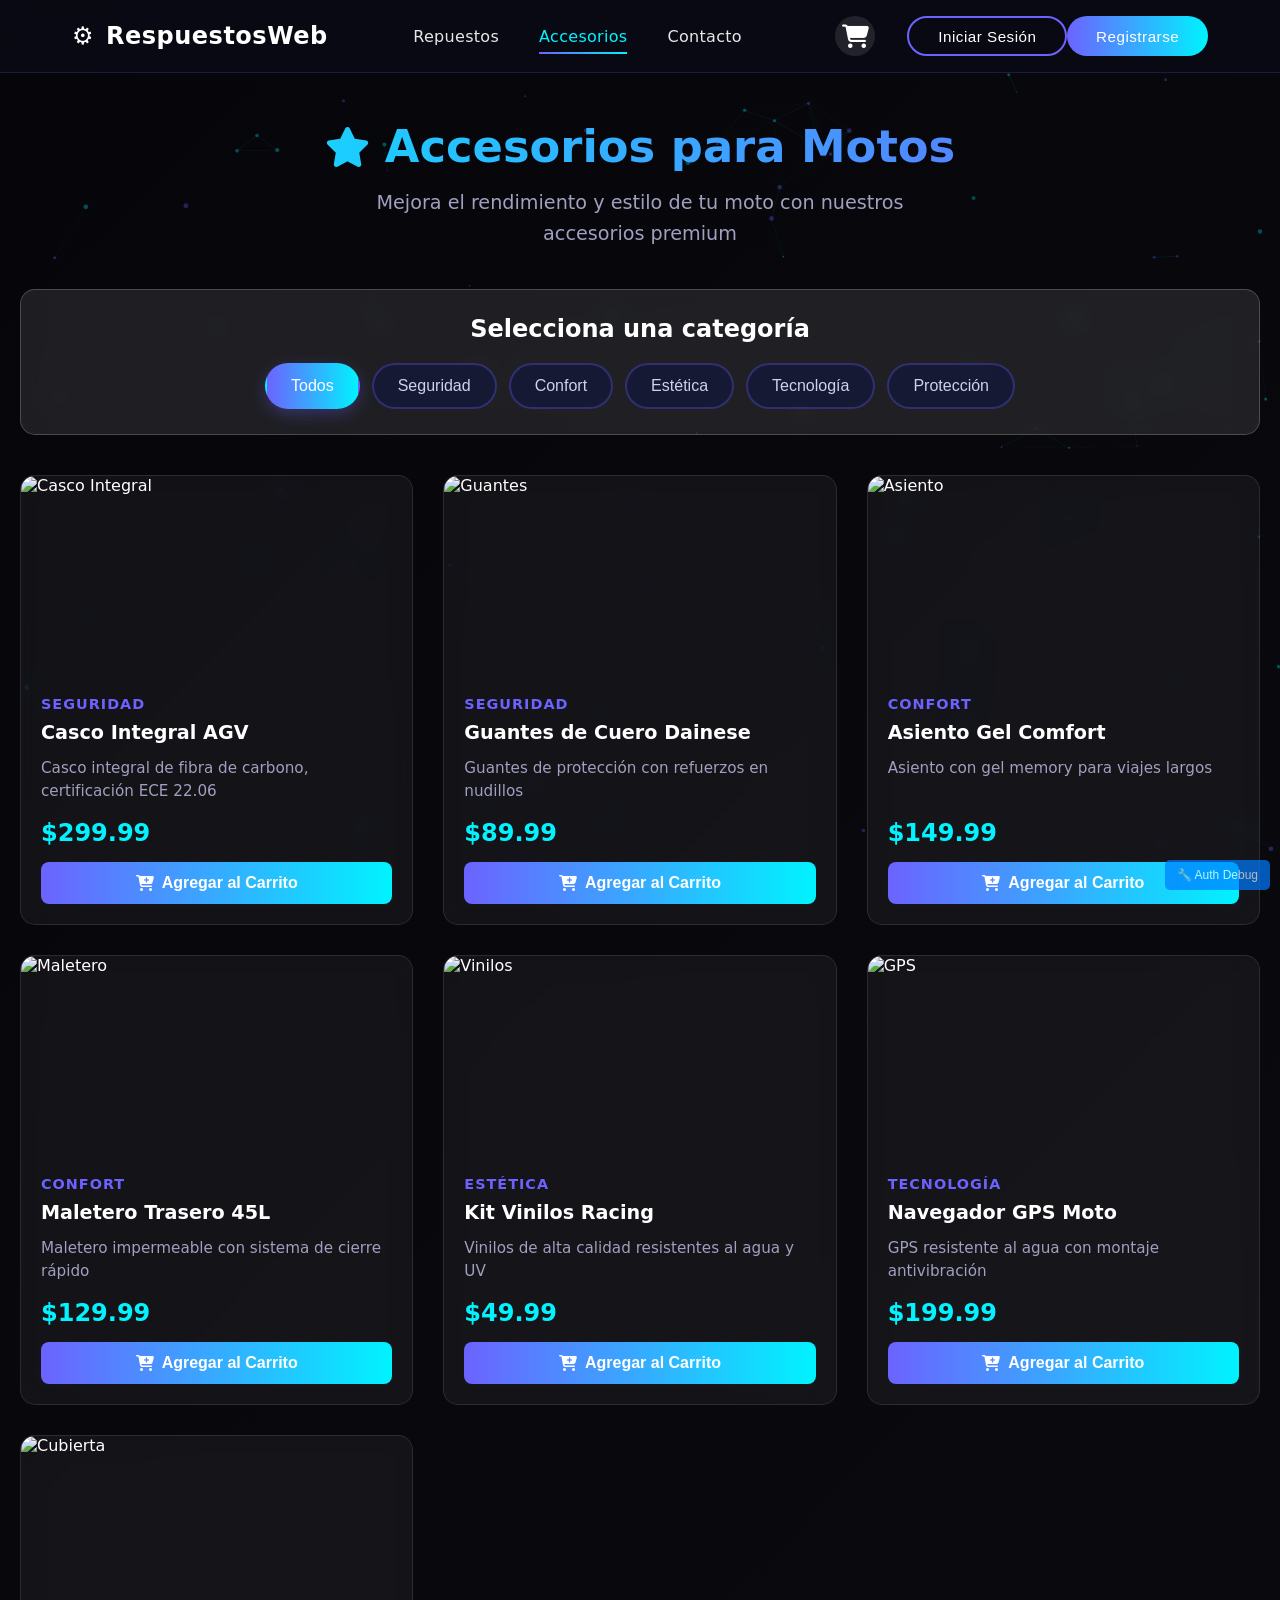
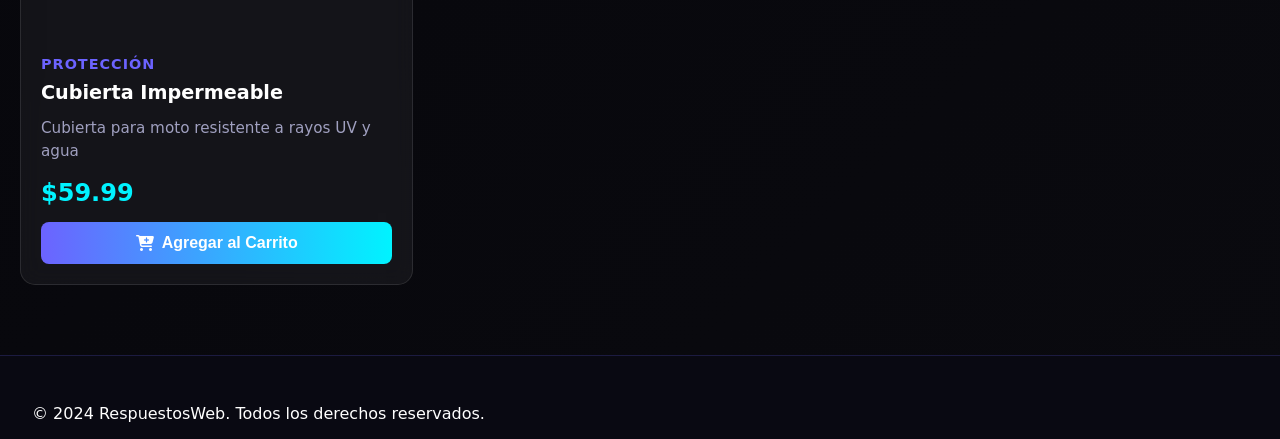
==== accesorios.html @ da5291e6 "Add files via upload" ====
<!DOCTYPE html>
<html lang="es">

<head>
    <meta charset="UTF-8">
    <meta name="viewport" content="width=device-width, initial-scale=1.0">
    <title>Accesorios para Motos | RespuestosWeb</title>
    <link rel="stylesheet" href="css/index.css">
    <link rel="stylesheet" href="css/navbar.css">
    <link rel="stylesheet" href="css/particulasfondo.css">
    <link rel="stylesheet" href="css/accesorios.css">
    <link rel="stylesheet" href="https://cdnjs.cloudflare.com/ajax/libs/font-awesome/6.4.0/css/all.min.css">
</head>

<body>
    <nav class="navbar" id="navbar">
        <div class="navbar-container">
            <!-- Menú de navegación -->
            <div class="navbar-logo">
                <a href="index.html" class="logo-link">
                    <span class="logo-icon">⚙️</span>
                    <span class="logo-text">RespuestosWeb</span>
                </a>
            </div>
            <ul class="navbar-menu" id="navbarMenu">
                <li><a href="repuestos.html" class="nav-link">Repuestos</a></li>
                <li><a href="accesorios.html" class="nav-link active">Accesorios</a></li>
                <li><a href="contacto.html" class="nav-link">Contacto</a></li>
            </ul>
            <!-- Botones de acción -->
            <div class="navbar-actions" id="navbarActions">
                <div class="cart-icon-container">
                    <a href="carrito.html" class="cart-link">
                        <i class="fas fa-shopping-cart"></i>
                        <span class="cart-count" id="cartCount">0</span>
                    </a>
                </div>
                <!-- Esto se mostrará cuando NO haya sesión iniciada -->
                <div class="auth-buttons" id="authButtons">
                    <button class="btn btn-login" onclick="window.location.href='sesion.html'">Iniciar Sesión</button>
                    <button class="btn btn-signup" onclick="window.location.href='registro.html'">Registrarse</button>
                </div>
                <!-- Esto se mostrará cuando HAYA sesión iniciada -->
                <div class="user-info" id="userInfo" style="display: none;">
                    <span class="user-name" id="userName"></span>
                    <button class="btn btn-logout" id="btnLogout">
                        <span class="logout-icon">🚪</span>
                        Exit
                    </button>
                </div>
            </div>
        </div>
    </nav>

    <!-- Contenido principal -->
    <main class="accesorios-container">
        <div class="accesorios-header">
            <h1 class="accesorios-title">
                <i class="fas fa-star"></i>
                Accesorios para Motos
            </h1>
            <p class="accesorios-subtitle">Mejora el rendimiento y estilo de tu moto con nuestros accesorios premium</p>
        </div>
        
        <!-- Filtros por categoría -->
        <section class="categorias-filtros">
            <h2>Selecciona una categoría</h2>
            <div class="filtros-container">
                <button class="filtro-btn active" data-categoria="todos">Todos</button>
                <button class="filtro-btn" data-categoria="seguridad">Seguridad</button>
                <button class="filtro-btn" data-categoria="confort">Confort</button>
                <button class="filtro-btn" data-categoria="estetica">Estética</button>
                <button class="filtro-btn" data-categoria="tecnologia">Tecnología</button>
                <button class="filtro-btn" data-categoria="proteccion">Protección</button>
            </div>
        </section>

        <!-- Productos de accesorios -->
        <section class="accesorios-grid">
            <!-- Seguridad -->
            <div class="accesorio-card" data-categoria="seguridad">
                <div class="accesorio-imagen">
                    <img src="https://images.unsplash.com/photo-1549317661-bd32c8ce0db2?ixlib=rb-4.0.3&auto=format&fit=crop&w=500&q=80" alt="Casco Integral">
                    <div class="accesorio-overlay">
                        <button class="quick-view">Vista Rápida</button>
                    </div>
                </div>
                <div class="accesorio-info">
                    <div class="accesorio-categoria">Seguridad</div>
                    <h3 class="accesorio-nombre">Casco Integral AGV</h3>
                    <p class="accesorio-descripcion">Casco integral de fibra de carbono, certificación ECE 22.06</p>
                    <div class="accesorio-precio">$299.99</div>
                    <button class="btn-agregar-carrito" data-id="acc001">
                        <i class="fas fa-cart-plus"></i> Agregar al Carrito
                    </button>
                </div>
            </div>

            <div class="accesorio-card" data-categoria="seguridad">
                <div class="accesorio-imagen">
                    <img src="https://images.unsplash.com/photo-1558618666-fcd25c85cd64?ixlib=rb-4.0.3&auto=format&fit=crop&w=500&q=80" alt="Guantes">
                    <div class="accesorio-overlay">
                        <button class="quick-view">Vista Rápida</button>
                    </div>
                </div>
                <div class="accesorio-info">
                    <div class="accesorio-categoria">Seguridad</div>
                    <h3 class="accesorio-nombre">Guantes de Cuero Dainese</h3>
                    <p class="accesorio-descripcion">Guantes de protección con refuerzos en nudillos</p>
                    <div class="accesorio-precio">$89.99</div>
                    <button class="btn-agregar-carrito" data-id="acc002">
                        <i class="fas fa-cart-plus"></i> Agregar al Carrito
                    </button>
                </div>
            </div>

            <!-- Confort -->
            <div class="accesorio-card" data-categoria="confort">
                <div class="accesorio-imagen">
                    <img src="https://images.unsplash.com/photo-1580273916550-e323be2ae537?ixlib=rb-4.0.3&auto=format&fit=crop&w=500&q=80" alt="Asiento">
                    <div class="accesorio-overlay">
                        <button class="quick-view">Vista Rápida</button>
                    </div>
                </div>
                <div class="accesorio-info">
                    <div class="accesorio-categoria">Confort</div>
                    <h3 class="accesorio-nombre">Asiento Gel Comfort</h3>
                    <p class="accesorio-descripcion">Asiento con gel memory para viajes largos</p>
                    <div class="accesorio-precio">$149.99</div>
                    <button class="btn-agregar-carrito" data-id="acc003">
                        <i class="fas fa-cart-plus"></i> Agregar al Carrito
                    </button>
                </div>
            </div>

            <div class="accesorio-card" data-categoria="confort">
                <div class="accesorio-imagen">
                    <img src="https://images.unsplash.com/photo-1543373014-cfe4f4bc1cdf?ixlib=rb-4.0.3&auto=format&fit=crop&w=500&q=80" alt="Maletero">
                    <div class="accesorio-overlay">
                        <button class="quick-view">Vista Rápida</button>
                    </div>
                </div>
                <div class="accesorio-info">
                    <div class="accesorio-categoria">Confort</div>
                    <h3 class="accesorio-nombre">Maletero Trasero 45L</h3>
                    <p class="accesorio-descripcion">Maletero impermeable con sistema de cierre rápido</p>
                    <div class="accesorio-precio">$129.99</div>
                    <button class="btn-agregar-carrito" data-id="acc004">
                        <i class="fas fa-cart-plus"></i> Agregar al Carrito
                    </button>
                </div>
            </div>

            <!-- Estética -->
            <div class="accesorio-card" data-categoria="estetica">
                <div class="accesorio-imagen">
                    <img src="https://images.unsplash.com/photo-1617298531024-d9a034965e9d?ixlib=rb-4.0.3&auto=format&fit=crop&w=500&q=80" alt="Vinilos">
                    <div class="accesorio-overlay">
                        <button class="quick-view">Vista Rápida</button>
                    </div>
                </div>
                <div class="accesorio-info">
                    <div class="accesorio-categoria">Estética</div>
                    <h3 class="accesorio-nombre">Kit Vinilos Racing</h3>
                    <p class="accesorio-descripcion">Vinilos de alta calidad resistentes al agua y UV</p>
                    <div class="accesorio-precio">$49.99</div>
                    <button class="btn-agregar-carrito" data-id="acc005">
                        <i class="fas fa-cart-plus"></i> Agregar al Carrito
                    </button>
                </div>
            </div>

            <!-- Tecnología -->
            <div class="accesorio-card" data-categoria="tecnologia">
                <div class="accesorio-imagen">
                    <img src="https://images.unsplash.com/photo-1591799264318-7e6ef8ddb7ea?ixlib=rb-4.0.3&auto=format&fit=crop&w=500&q=80" alt="GPS">
                    <div class="accesorio-overlay">
                        <button class="quick-view">Vista Rápida</button>
                    </div>
                </div>
                <div class="accesorio-info">
                    <div class="accesorio-categoria">Tecnología</div>
                    <h3 class="accesorio-nombre">Navegador GPS Moto</h3>
                    <p class="accesorio-descripcion">GPS resistente al agua con montaje antivibración</p>
                    <div class="accesorio-precio">$199.99</div>
                    <button class="btn-agregar-carrito" data-id="acc006">
                        <i class="fas fa-cart-plus"></i> Agregar al Carrito
                    </button>
                </div>
            </div>

            <!-- Protección -->
            <div class="accesorio-card" data-categoria="proteccion">
                <div class="accesorio-imagen">
                    <img src="https://images.unsplash.com/photo-1558618666-fcd25c85cd64?ixlib=rb-4.0.3&auto=format&fit=crop&w=500&q=80" alt="Cubierta">
                    <div class="accesorio-overlay">
                        <button class="quick-view">Vista Rápida</button>
                    </div>
                </div>
                <div class="accesorio-info">
                    <div class="accesorio-categoria">Protección</div>
                    <h3 class="accesorio-nombre">Cubierta Impermeable</h3>
                    <p class="accesorio-descripcion">Cubierta para moto resistente a rayos UV y agua</p>
                    <div class="accesorio-precio">$59.99</div>
                    <button class="btn-agregar-carrito" data-id="acc007">
                        <i class="fas fa-cart-plus"></i> Agregar al Carrito
                    </button>
                </div>
            </div>

            <!-- Más productos... -->
        </section>
    </main>

    <!-- Footer -->
    <footer class="footer">
        <p>&copy; 2024 RespuestosWeb. Todos los derechos reservados.</p>
    </footer>

    <!-- Scripts -->
    <script src="js/particulasfondo.js"></script>
    <script src="js/cart-global.js"></script>
    <script src="js/auth-check.js"></script>
    <script src="js/session-manager.js"></script>
    <script src="js/accesorios.js"></script>
    
</body>

</html>
---- css/index.css ----
/* index.css - Estilos actualizados */

/* ===== VARIABLES ===== */
:root {
    --primary: #6c63ff;
    --secondary: #00f3ff;
    --dark-bg: #0a0a0f;
    --darker-bg: #05050a;
    --text: #ffffff;
    --text-secondary: #a0a0c0;
}

/* ===== ESTILOS EXISTENTES (mantén todo lo que ya tienes) ===== */

/* ... tus estilos existentes ... */

/* ===== NUEVAS SECCIONES PARA INDEX.HTML ===== */

/* Hero Section Mejorada */
.hero-section {
    min-height: calc(100vh - 80px);
    display: flex;
    align-items: center;
    justify-content: center;
    padding: 4rem 2rem;
    text-align: center;
    position: relative;
    overflow: hidden;
}

.hero-content {
    max-width: 800px;
    position: relative;
    z-index: 2;
}

.hero-title {
    font-size: 3.5rem;
    margin-bottom: 1.5rem;
    line-height: 1.2;
    font-weight: 800;
}

.gradient-text {
    background: linear-gradient(90deg, var(--primary), var(--secondary));
    -webkit-background-clip: text;
    background-clip: text;
    -webkit-text-fill-color: transparent;
    background-size: 200% auto;
    animation: gradient 3s ease-in-out infinite;
}

@keyframes gradient {
    0%, 100% {
        background-position: 0% 50%;
    }
    50% {
        background-position: 100% 50%;
    }
}

.hero-subtitle {
    font-size: 1.3rem;
    color: var(--text-secondary);
    margin-bottom: 2.5rem;
    line-height: 1.6;
    max-width: 600px;
    margin-left: auto;
    margin-right: auto;
}

.hero-buttons {
    display: flex;
    gap: 20px;
    justify-content: center;
    flex-wrap: wrap;
}

.hero-btn {
    display: inline-flex;
    align-items: center;
    gap: 10px;
    padding: 16px 32px;
    background: linear-gradient(90deg, var(--primary), var(--secondary));
    color: var(--dark-bg);
    text-decoration: none;
    font-weight: 600;
    font-size: 1.1rem;
    border-radius: 12px;
    transition: all 0.3s ease;
    border: none;
    cursor: pointer;
    box-shadow: 0 5px 20px rgba(108, 99, 255, 0.3);
}

.hero-btn.secondary {
    background: transparent;
    color: var(--secondary);
    border: 2px solid var(--secondary);
    box-shadow: none;
}

.hero-btn:hover {
    transform: translateY(-5px);
    box-shadow: 0 10px 30px rgba(108, 99, 255, 0.5);
}

.hero-btn.secondary:hover {
    background: rgba(0, 243, 255, 0.1);
    box-shadow: 0 10px 30px rgba(0, 243, 255, 0.3);
}

/* Features Section */
.features-section {
    padding: 6rem 2rem;
    background: rgba(255, 255, 255, 0.02);
}

.features-section h2 {
    text-align: center;
    font-size: 2.5rem;
    margin-bottom: 4rem;
    color: var(--text);
}

.features-grid {
    display: grid;
    grid-template-columns: repeat(auto-fit, minmax(250px, 1fr));
    gap: 30px;
    max-width: 1200px;
    margin: 0 auto;
}

.feature-card {
    background: rgba(255, 255, 255, 0.05);
    backdrop-filter: blur(10px);
    border-radius: 15px;
    padding: 2rem;
    text-align: center;
    border: 1px solid rgba(255, 255, 255, 0.1);
    transition: all 0.3s ease;
}

.feature-card:hover {
    transform: translateY(-10px);
    border-color: rgba(108, 99, 255, 0.3);
    box-shadow: 0 15px 30px rgba(0, 0, 0, 0.2);
}

.feature-icon {
    font-size: 3rem;
    margin-bottom: 1.5rem;
    display: inline-block;
}

.feature-card h3 {
    color: var(--secondary);
    margin-bottom: 1rem;
    font-size: 1.3rem;
}

.feature-card p {
    color: var(--text-secondary);
    line-height: 1.6;
}

/* Brands Section */
.brands-section {
    padding: 6rem 2rem;
}

.brands-section h2 {
    text-align: center;
    font-size: 2.5rem;
    margin-bottom: 4rem;
    color: var(--text);
}

.brands-grid {
    display: grid;
    grid-template-columns: repeat(auto-fit, minmax(200px, 1fr));
    gap: 20px;
    max-width: 1200px;
    margin: 0 auto;
}

.brand-item {
    background: rgba(255, 255, 255, 0.05);
    backdrop-filter: blur(10px);
    border-radius: 12px;
    padding: 2rem;
    display: flex;
    flex-direction: column;
    align-items: center;
    justify-content: center;
    gap: 15px;
    border: 1px solid rgba(255, 255, 255, 0.1);
    transition: all 0.3s ease;
}

.brand-item:hover {
    transform: translateY(-5px);
    border-color: rgba(108, 99, 255, 0.3);
    box-shadow: 0 10px 25px rgba(108, 99, 255, 0.2);
}

.brand-item i {
    font-size: 2.5rem;
    color: var(--primary);
}

.brand-item span {
    color: var(--text);
    font-weight: 600;
    font-size: 1.2rem;
}

/* Footer Mejorado */
.footer {
    background: rgba(10, 10, 20, 0.95);
    backdrop-filter: blur(10px);
    border-top: 1px solid rgba(108, 99, 255, 0.2);
    padding: 3rem 2rem 1rem;
}

.footer-content {
    display: grid;
    grid-template-columns: repeat(auto-fit, minmax(250px, 1fr));
    gap: 40px;
    max-width: 1200px;
    margin: 0 auto 3rem;
}

.footer-section h3 {
    color: var(--secondary);
    margin-bottom: 1.5rem;
    font-size: 1.3rem;
}

.footer-section p {
    color: var(--text-secondary);
    margin-bottom: 10px;
    line-height: 1.6;
}

.footer-section a {
    display: block;
    color: var(--text-secondary);
    text-decoration: none;
    margin-bottom: 8px;
    transition: color 0.3s;
}

.footer-section a:hover {
    color: var(--secondary);
}

.footer-copyright {
    text-align: center;
    color: var(--text-secondary);
    padding-top: 2rem;
    border-top: 1px solid rgba(255, 255, 255, 0.1);
}

/* Responsive */
@media (max-width: 768px) {
    .hero-title {
        font-size: 2.5rem;
    }
    
    .hero-subtitle {
        font-size: 1.1rem;
    }
    
    .hero-buttons {
        flex-direction: column;
        align-items: center;
    }
    
    .hero-btn {
        width: 100%;
        max-width: 300px;
        justify-content: center;
    }
    
    .features-section h2,
    .brands-section h2 {
        font-size: 2rem;
    }
    
    .feature-card {
        padding: 1.5rem;
    }
    
    .brands-grid {
        grid-template-columns: repeat(2, 1fr);
    }
}

@media (max-width: 480px) {
    .hero-title {
        font-size: 2rem;
    }
    
    .brands-grid {
        grid-template-columns: 1fr;
    }
    
    .footer-content {
        grid-template-columns: 1fr;
    }
}
---- css/navbar.css ----
:root {
    --primary-color: #6c63ff;
    --secondary-color: #00f3ff;
    --text-color: #ffffff;
    --bg-color: rgba(10, 10, 20, 0.9);
    --hover-color: #8a84ff;
}

/* Navbar principal */
.navbar {
    position: fixed;
    top: 0;
    left: 0;
    width: 100%;
    background: var(--bg-color);
    backdrop-filter: blur(10px);
    -webkit-backdrop-filter: blur(10px);
    border-bottom: 1px solid rgba(108, 99, 255, 0.2);
    z-index: 1000;
    padding: 1rem 0;
    transition: all 0.3s ease;
}

.navbar.scrolled {
    background: rgba(10, 10, 20, 0.95);
    box-shadow: 0 5px 20px rgba(0, 0, 0, 0.3);
}

.navbar-container {
    max-width: 1200px;
    margin: 0 auto;
    padding: 0 2rem;
    display: flex;
    justify-content: space-between;
    align-items: center;
}

/* Logo */
.navbar-logo a {
    display: flex;
    align-items: center;
    gap: 0.75rem;
    text-decoration: none;
    color: var(--text-color);
    font-size: 1.5rem;
    font-weight: 600;
    letter-spacing: 0.5px;
    transition: all 0.3s ease;
}

.navbar-logo a:hover {
    color: var(--secondary-color);
}

.navbar-logo svg {
    filter: drop-shadow(0 0 8px rgba(108, 99, 255, 0.5));
    transition: all 0.3s ease;
}

.navbar-logo a:hover svg {
    transform: rotate(15deg);
    filter: drop-shadow(0 0 12px rgba(0, 243, 255, 0.7));
}

/* Menú de navegación */
.navbar-menu {
    display: flex;
    list-style: none;
    gap: 2.5rem;
    margin: 0;
    padding: 0;
}

.nav-link {
    color: var(--text-color);
    text-decoration: none;
    font-size: 1rem;
    font-weight: 500;
    letter-spacing: 0.3px;
    padding: 0.5rem 0;
    position: relative;
    transition: all 0.3s ease;
    opacity: 0.9;
}

.nav-link:hover {
    color: var(--secondary-color);
    opacity: 1;
}

.nav-link::after {
    content: '';
    position: absolute;
    bottom: 0;
    left: 0;
    width: 0;
    height: 2px;
    background: linear-gradient(90deg, var(--primary-color), var(--secondary-color));
    transition: width 0.3s ease;
}

.nav-link:hover::after {
    width: 100%;
}

.nav-link.active {
    color: var(--secondary-color);
    opacity: 1;
}

.nav-link.active::after {
    width: 100%;
}

/* Botones de acción */
.navbar-actions {
    display: flex;
    gap: 1rem;
    align-items: center;
}

.btn {
    padding: 0.6rem 1.8rem;
    border-radius: 30px;
    font-weight: 500;
    font-size: 0.95rem;
    cursor: pointer;
    transition: all 0.3s ease;
    letter-spacing: 0.5px;
    border: none;
    position: relative;
    overflow: hidden;
}

.btn-login {
    background: transparent;
    color: var(--text-color);
    border: 2px solid var(--primary-color);
}

.btn-login:hover {
    background: var(--primary-color);
    color: white;
    box-shadow: 0 0 20px rgba(108, 99, 255, 0.4);
    transform: translateY(-2px);
}

.btn-signup {
    background: linear-gradient(90deg, var(--primary-color), var(--secondary-color));
    color: white;
}

.btn-signup:hover {
    transform: translateY(-2px);
    box-shadow: 0 5px 20px rgba(108, 99, 255, 0.4);
}

/* Botón hamburguesa para móviles */
.navbar-toggle {
    display: none;
    flex-direction: column;
    justify-content: space-between;
    width: 30px;
    height: 21px;
    background: transparent;
    border: none;
    cursor: pointer;
    padding: 0;
    z-index: 1001;
}

.navbar-toggle span {
    display: block;
    width: 100%;
    height: 3px;
    background: linear-gradient(90deg, var(--primary-color), var(--secondary-color));
    border-radius: 3px;
    transition: all 0.3s ease;
}

.navbar-toggle.active span:nth-child(1) {
    transform: rotate(45deg) translate(6px, 6px);
}

.navbar-toggle.active span:nth-child(2) {
    opacity: 0;
}

.navbar-toggle.active span:nth-child(3) {
    transform: rotate(-45deg) translate(6px, -6px);
}

/* Responsive */
@media (max-width: 992px) {
    .navbar-menu {
        gap: 1.5rem;
    }

    .btn {
        padding: 0.5rem 1.2rem;
        font-size: 0.9rem;
    }
}

@media (max-width: 768px) {
    .navbar-toggle {
        display: flex;
    }

    .navbar-menu {
        position: fixed;
        top: 70px;
        left: 0;
        width: 100%;
        flex-direction: column;
        align-items: center;
        background: rgba(10, 10, 20, 0.95);
        backdrop-filter: blur(15px);
        -webkit-backdrop-filter: blur(15px);
        padding: 2rem 0;
        gap: 1.5rem;
        transform: translateY(-100%);
        opacity: 0;
        visibility: hidden;
        transition: all 0.3s ease;
        border-bottom: 1px solid rgba(108, 99, 255, 0.2);
    }

    .navbar-menu.active {
        transform: translateY(0);
        opacity: 1;
        visibility: visible;
    }

    .navbar-actions {
        display: none;
    }

    .nav-link {
        font-size: 1.1rem;
        padding: 0.8rem 0;
    }
}






.cart-icon-container {
    position: relative;
    margin-right: 1rem;
    margin-left: 0.5rem;
}

.cart-link {
    color: #ffffff;
    font-size: 1.5rem;
    text-decoration: none;
    display: flex;
    align-items: center;
    justify-content: center;
    width: 40px;
    height: 40px;
    border-radius: 50%;
    background: rgba(255, 255, 255, 0.1);
    transition: all 0.3s ease;
    position: relative;
}

.cart-link:hover {
    color: #00f3ff;
    background: rgba(0, 243, 255, 0.1);
    transform: translateY(-2px);
    box-shadow: 0 5px 15px rgba(0, 243, 255, 0.2);
}

.cart-link:active {
    transform: translateY(0);
}

.cart-count {
    position: absolute;
    top: -5px;
    right: -5px;
    background: linear-gradient(135deg, #ff6b6b, #ff4757);
    color: white;
    font-size: 0.75rem;
    width: 22px;
    height: 22px;
    border-radius: 50%;
    display: flex;
    align-items: center;
    justify-content: center;
    font-weight: bold;
    box-shadow: 0 3px 10px rgba(255, 107, 107, 0.4);
    animation: pulse 2s infinite;
    border: 2px solid rgba(255, 255, 255, 0.9);
}

/* Animación de pulso para cuando hay items en el carrito */
@keyframes pulse {
    0% {
        transform: scale(1);
        box-shadow: 0 3px 10px rgba(255, 107, 107, 0.4);
    }
    50% {
        transform: scale(1.1);
        box-shadow: 0 5px 15px rgba(255, 107, 107, 0.6);
    }
    100% {
        transform: scale(1);
        box-shadow: 0 3px 10px rgba(255, 107, 107, 0.4);
    }
}

/* Cuando el carrito está vacío */
.cart-count:empty,
.cart-count[data-count="0"] {
    display: none;
}

/* Efecto cuando se añade un producto */
.cart-count.added {
    animation: bounce 0.5s ease;
}

@keyframes bounce {
    0%, 100% {
        transform: scale(1);
    }
    50% {
        transform: scale(1.3);
    }
}

/* Versión más pequeña para móviles */
@media (max-width: 768px) {
    .cart-icon-container {
        margin-right: 0.5rem;
        margin-left: 0;
    }
    
    .cart-link {
        width: 36px;
        height: 36px;
        font-size: 1.3rem;
    }
    
    .cart-count {
        width: 20px;
        height: 20px;
        font-size: 0.7rem;
        top: -4px;
        right: -4px;
    }
}

/* Versión para cuando hay muchos items */
.cart-count.high-count {
    font-size: 0.65rem;
    width: 24px;
    height: 24px;
    animation: pulseFast 1.5s infinite;
}

@keyframes pulseFast {
    0%, 100% {
        transform: scale(1);
    }
    50% {
        transform: scale(1.15);
    }
}

/* Efecto de notificación para nuevos items */
.cart-count.new-item {
    animation: newItem 0.8s ease-out;
}

@keyframes newItem {
    0% {
        transform: scale(0);
        opacity: 0;
    }
    70% {
        transform: scale(1.4);
        opacity: 1;
    }
    100% {
        transform: scale(1);
        opacity: 1;
    }
}

/* Tooltip para el carrito */
.cart-link::after {
    content: "Ver carrito";
    position: absolute;
    bottom: -30px;
    left: 50%;
    transform: translateX(-50%) translateY(10px);
    background: rgba(0, 0, 0, 0.8);
    color: white;
    padding: 5px 10px;
    border-radius: 5px;
    font-size: 0.8rem;
    white-space: nowrap;
    opacity: 0;
    visibility: hidden;
    transition: all 0.3s ease;
    z-index: 1000;
    pointer-events: none;
}

.cart-link:hover::after {
    opacity: 1;
    visibility: visible;
    transform: translateX(-50%) translateY(0);
}

/* Estilo cuando el usuario está logueado */
.user-info + .cart-icon-container {
    margin-right: 0.5rem;
}

/* Para dark theme */
.dark-theme .cart-link {
    background: rgba(255, 255, 255, 0.05);
}

.dark-theme .cart-link:hover {
    background: rgba(255, 255, 255, 0.1);
}

/* Para light theme (si lo necesitas) */
.light-theme .cart-link {
    color: #333;
    background: rgba(0, 0, 0, 0.05);
}

.light-theme .cart-link:hover {
    color: #6c63ff;
    background: rgba(108, 99, 255, 0.1);
}

.light-theme .cart-count {
    border-color: white;
}
---- css/particulasfondo.css ----
/* ===== VARIABLES FUTURISTAS ===== */
:root {
    --primary: #00f3ff;
    --primary-dark: #00b8c9;
    --secondary: #6c63ff;
    --dark-bg: #0a0a0f;
    --darker-bg: #05050a;
    --surface: rgba(20, 20, 30, 0.9);
    --text: #ffffff;
    --text-secondary: #a0a0c0;
    --accent: #ff4d8d;
    --glow: rgba(0, 243, 255, 0.1);
    --border-glow: rgba(108, 99, 255, 0.3);
    --transition: all 0.4s cubic-bezier(0.175, 0.885, 0.32, 1.1);
}

/* ===== RESET Y ESTILOS BASE ===== */
* {
    margin: 0;
    padding: 0;
    box-sizing: border-box;
}

body {
    background: linear-gradient(135deg, var(--darker-bg) 0%, var(--dark-bg) 100%);
    min-height: 100vh;
    font-family: 'Exo 2', 'Segoe UI', system-ui, -apple-system, sans-serif;
    color: var(--text);
    overflow-x: hidden;
}

/* ===== CONTENIDO PRINCIPAL ===== */
.main-content {
    margin-top: 80px;
    padding: 2rem;
}

.hero {
    min-height: calc(100vh - 80px);
    display: flex;
    align-items: center;
    justify-content: center;
    text-align: center;
    padding: 2rem;
}

.hero-content {
    max-width: 800px;
}

.hero-title {
    font-family: 'Orbitron', sans-serif;
    font-size: 3.5rem;
    font-weight: 900;
    margin-bottom: 1.5rem;
    letter-spacing: 1px;
}

.gradient-text {
    background: linear-gradient(90deg, var(--primary), var(--secondary));
    -webkit-background-clip: text;
    background-clip: text;
    -webkit-text-fill-color: transparent;
    font-weight: 900;
}

.hero-subtitle {
    font-size: 1.3rem;
    color: var(--text-secondary);
    margin-bottom: 2.5rem;
    line-height: 1.6;
}

.hero-btn {
    display: inline-block;
    padding: 16px 40px;
    background: linear-gradient(135deg, var(--primary), var(--secondary));
    color: var(--dark-bg);
    text-decoration: none;
    font-family: 'Exo 2', sans-serif;
    font-weight: 700;
    font-size: 1.1rem;
    border-radius: 10px;
    letter-spacing: 1px;
    text-transform: uppercase;
    transition: var(--transition);
    border: none;
    cursor: pointer;
    box-shadow: 0 5px 20px rgba(108, 99, 255, 0.3);
}

.hero-btn:hover {
    transform: translateY(-3px) scale(1.05);
    box-shadow: 0 10px 30px rgba(108, 99, 255, 0.5);
}

/* ===== RESPONSIVE PARA CONTENIDO ===== */
@media (max-width: 1024px) {
    .hero-title {
        font-size: 2.8rem;
    }
}

@media (max-width: 768px) {
    .hero-title {
        font-size: 2.2rem;
    }
    
    .hero-subtitle {
        font-size: 1.1rem;
    }
}

/* ===== ANIMACIONES GENERALES ===== */
@keyframes pulse {
    0% { opacity: 1; }
    50% { opacity: 0.7; }
    100% { opacity: 1; }
}
---- css/accesorios.css ----
/* accesorios.css - Estilos específicos para la página de accesorios */

.accesorios-container {
    max-width: 1400px;
    margin: 100px auto 50px;
    padding: 20px;
}

.accesorios-header {
    text-align: center;
    margin-bottom: 40px;
}

.accesorios-title {
    font-size: 2.8rem;
    color: #ffffff;
    margin-bottom: 15px;
    background: linear-gradient(90deg, #00f3ff, #6c63ff);
    -webkit-background-clip: text;
    background-clip: text;
    color: transparent;
    display: flex;
    align-items: center;
    justify-content: center;
    gap: 15px;
}

.accesorios-title i {
    font-size: 2.5rem;
}

.accesorios-subtitle {
    color: #a0a0c0;
    font-size: 1.2rem;
    max-width: 600px;
    margin: 0 auto;
    line-height: 1.6;
}

/* Filtros por categoría */
.categorias-filtros {
    background: rgba(255, 255, 255, 0.1);
    backdrop-filter: blur(10px);
    border-radius: 15px;
    padding: 25px;
    margin-bottom: 40px;
    border: 1px solid rgba(255, 255, 255, 0.2);
}

.categorias-filtros h2 {
    color: #ffffff;
    margin-bottom: 20px;
    text-align: center;
    font-size: 1.5rem;
}

.filtros-container {
    display: flex;
    flex-wrap: wrap;
    justify-content: center;
    gap: 12px;
}

.filtro-btn {
    padding: 12px 24px;
    border: 2px solid rgba(108, 99, 255, 0.3);
    background: rgba(20, 25, 60, 0.7);
    color: #d0d0f0;
    border-radius: 25px;
    font-size: 1rem;
    font-weight: 500;
    cursor: pointer;
    transition: all 0.3s ease;
}

.filtro-btn:hover {
    background: rgba(108, 99, 255, 0.2);
    border-color: #6c63ff;
    transform: translateY(-2px);
}

.filtro-btn.active {
    background: linear-gradient(90deg, #6c63ff, #00f3ff);
    color: white;
    border-color: transparent;
    box-shadow: 0 5px 15px rgba(108, 99, 255, 0.3);
}

/* Grid de accesorios */
.accesorios-grid {
    display: grid;
    grid-template-columns: repeat(auto-fill, minmax(300px, 1fr));
    gap: 30px;
    margin-top: 30px;
}

.accesorio-card {
    background: rgba(255, 255, 255, 0.05);
    backdrop-filter: blur(10px);
    border-radius: 15px;
    overflow: hidden;
    transition: all 0.3s ease;
    border: 1px solid rgba(255, 255, 255, 0.1);
    min-height: 450px;
    display: flex;
    flex-direction: column;
}

.accesorio-card:hover {
    transform: translateY(-10px);
    box-shadow: 0 15px 30px rgba(0, 0, 0, 0.3);
    border-color: rgba(108, 99, 255, 0.3);
}

.accesorio-imagen {
    position: relative;
    height: 200px;
    overflow: hidden;
}

.accesorio-imagen img {
    width: 100%;
    height: 100%;
    object-fit: cover;
    transition: transform 0.5s ease;
}

.accesorio-card:hover .accesorio-imagen img {
    transform: scale(1.1);
}

.accesorio-overlay {
    position: absolute;
    top: 0;
    left: 0;
    right: 0;
    bottom: 0;
    background: rgba(0, 0, 0, 0.7);
    display: flex;
    align-items: center;
    justify-content: center;
    opacity: 0;
    transition: opacity 0.3s ease;
}

.accesorio-card:hover .accesorio-overlay {
    opacity: 1;
}

.quick-view {
    padding: 10px 20px;
    background: linear-gradient(90deg, #6c63ff, #00f3ff);
    color: white;
    border: none;
    border-radius: 20px;
    cursor: pointer;
    font-weight: 500;
    transition: transform 0.3s ease;
}

.quick-view:hover {
    transform: scale(1.1);
}

.accesorio-info {
    padding: 20px;
    flex-grow: 1;
    display: flex;
    flex-direction: column;
}

.accesorio-categoria {
    color: #6c63ff;
    font-size: 0.9rem;
    font-weight: 600;
    margin-bottom: 8px;
    text-transform: uppercase;
    letter-spacing: 1px;
}

.accesorio-nombre {
    color: #ffffff;
    font-size: 1.2rem;
    margin-bottom: 10px;
    line-height: 1.4;
}

.accesorio-descripcion {
    color: #a0a0c0;
    font-size: 0.95rem;
    margin-bottom: 15px;
    line-height: 1.5;
    flex-grow: 1;
}

.accesorio-precio {
    color: #00f3ff;
    font-size: 1.5rem;
    font-weight: 700;
    margin-bottom: 15px;
}

.btn-agregar-carrito {
    width: 100%;
    padding: 12px;
    background: linear-gradient(90deg, #6c63ff, #00f3ff);
    color: white;
    border: none;
    border-radius: 8px;
    font-size: 1rem;
    font-weight: 600;
    cursor: pointer;
    transition: all 0.3s ease;
    display: flex;
    align-items: center;
    justify-content: center;
    gap: 8px;
}

.btn-agregar-carrito:hover {
    transform: translateY(-3px);
    box-shadow: 0 7px 15px rgba(108, 99, 255, 0.4);
}

/* Modal para vista rápida */
.modal-accesorio {
    display: none;
    position: fixed;
    top: 0;
    left: 0;
    width: 100%;
    height: 100%;
    background: rgba(0, 0, 0, 0.9);
    z-index: 2000;
    align-items: center;
    justify-content: center;
}

.modal-accesorio.active {
    display: flex;
}

.modal-content {
    background: rgba(10, 15, 40, 0.95);
    border-radius: 15px;
    padding: 30px;
    max-width: 500px;
    width: 90%;
    border: 1px solid rgba(108, 99, 255, 0.3);
}

.modal-close {
    position: absolute;
    top: 15px;
    right: 15px;
    background: none;
    border: none;
    color: white;
    font-size: 24px;
    cursor: pointer;
}

/* Responsive */
@media (max-width: 768px) {
    .accesorios-container {
        padding: 15px;
        margin-top: 80px;
    }
    
    .accesorios-title {
        font-size: 2.2rem;
        flex-direction: column;
        gap: 10px;
    }
    
    .filtros-container {
        gap: 8px;
    }
    
    .filtro-btn {
        padding: 10px 16px;
        font-size: 0.9rem;
    }
    
    .accesorios-grid {
        grid-template-columns: repeat(auto-fill, minmax(250px, 1fr));
        gap: 20px;
    }
}

@media (max-width: 480px) {
    .accesorios-grid {
        grid-template-columns: 1fr;
    }
    
    .categorias-filtros {
        padding: 15px;
    }
    
    .filtros-container {
        flex-direction: column;
    }
    
    .filtro-btn {
        width: 100%;
        text-align: center;
    }
}
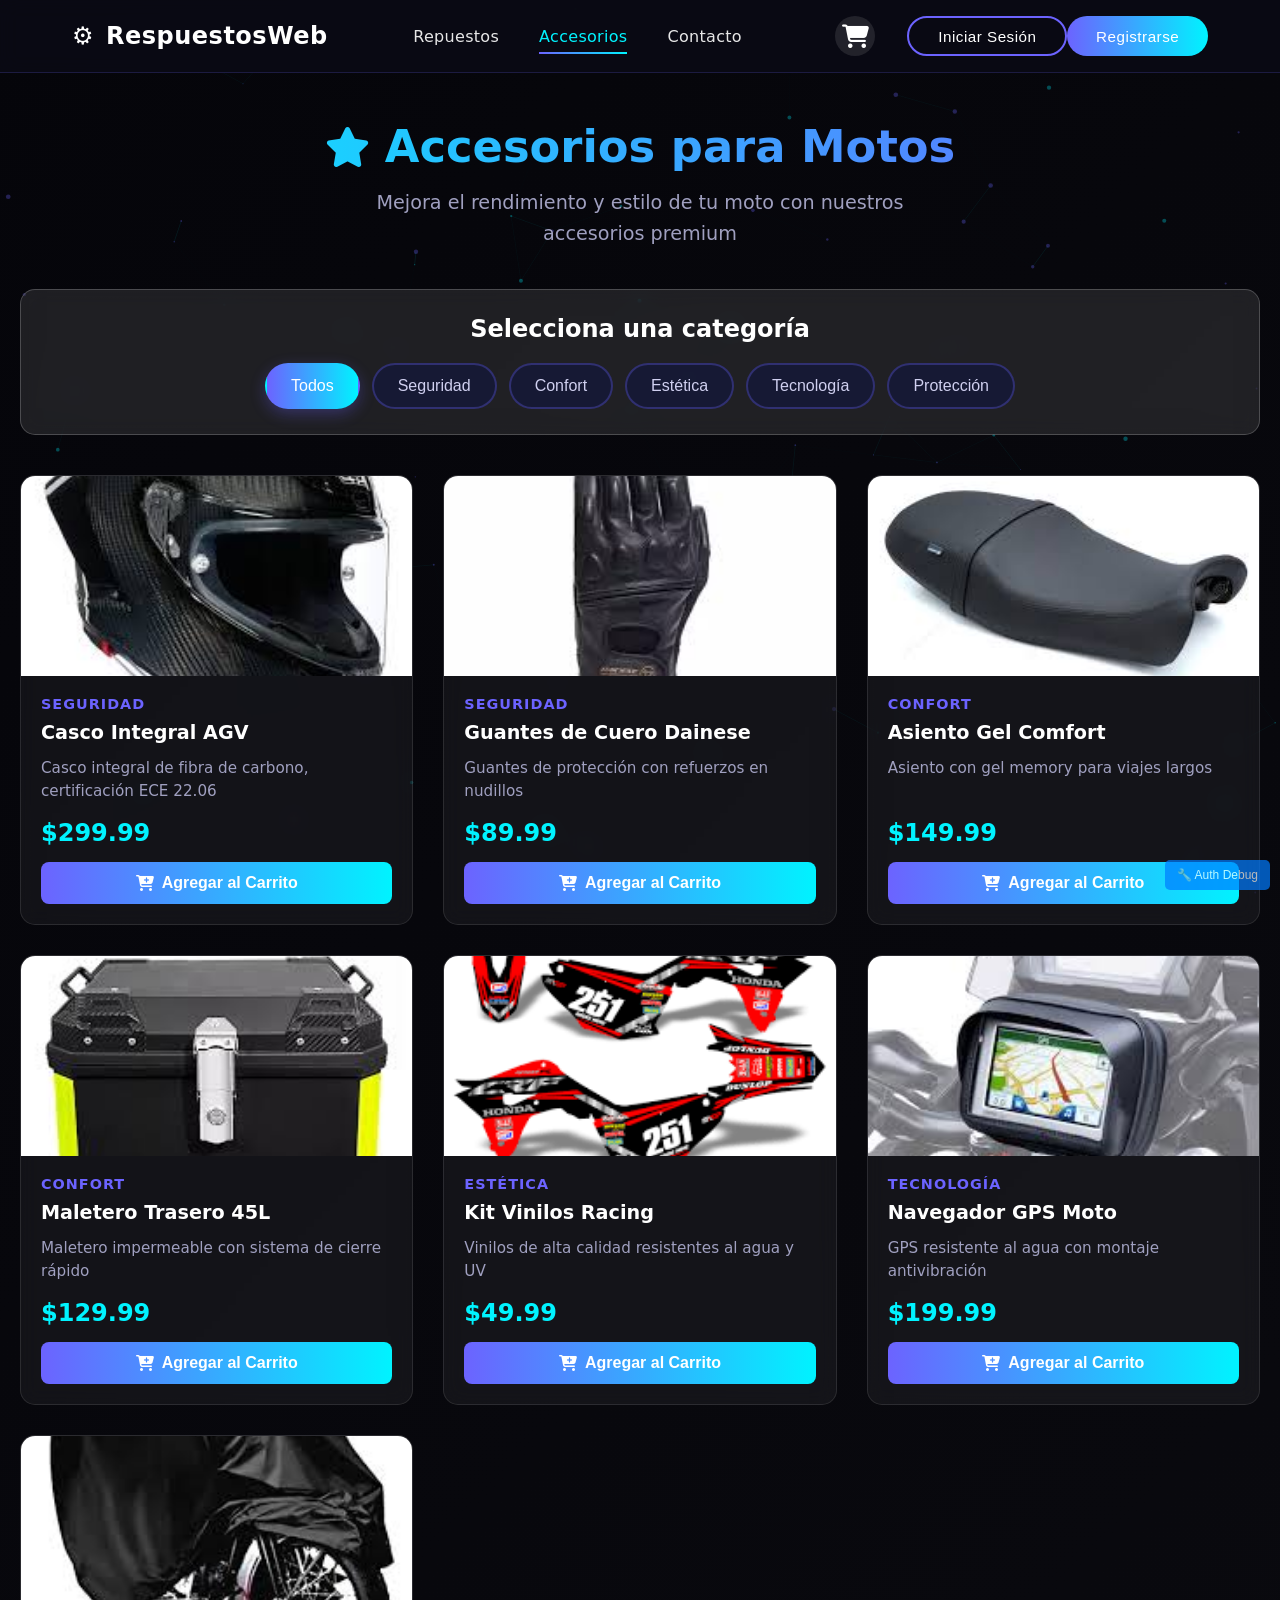
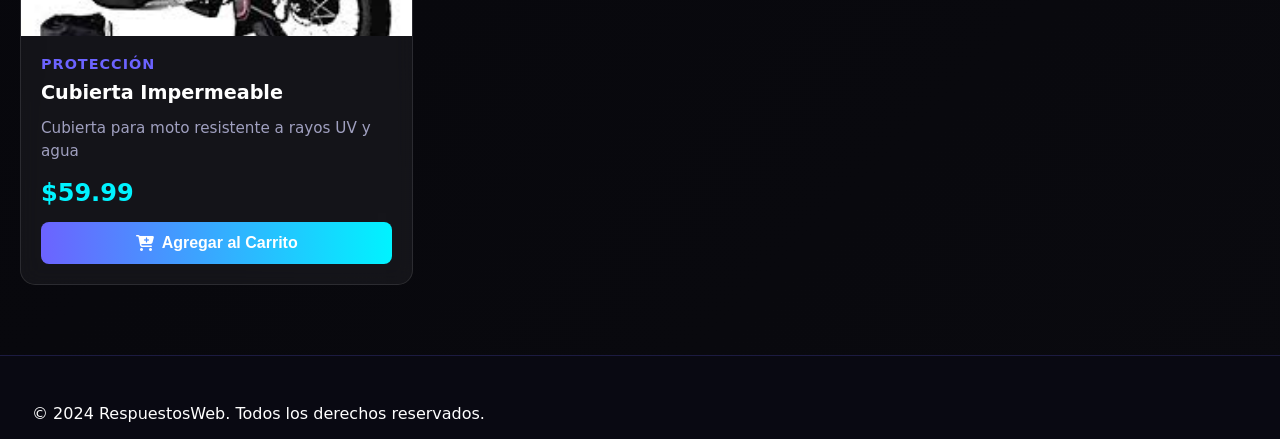
==== commit f797f5c9: "Update accesorios.html" ====
--- a/accesorios.html
+++ b/accesorios.html
@@ -80,7 +80,7 @@
             <!-- Seguridad -->
             <div class="accesorio-card" data-categoria="seguridad">
                 <div class="accesorio-imagen">
-                    <img src="https://images.unsplash.com/photo-1549317661-bd32c8ce0db2?ixlib=rb-4.0.3&auto=format&fit=crop&w=500&q=80" alt="Casco Integral">
+                    <img src="[data-uri]" alt="Casco Integral">
                     <div class="accesorio-overlay">
                         <button class="quick-view">Vista Rápida</button>
                     </div>
@@ -98,7 +98,7 @@
 
             <div class="accesorio-card" data-categoria="seguridad">
                 <div class="accesorio-imagen">
-                    <img src="https://images.unsplash.com/photo-1558618666-fcd25c85cd64?ixlib=rb-4.0.3&auto=format&fit=crop&w=500&q=80" alt="Guantes">
+                    <img src="[data-uri]" alt="Guantes">
                     <div class="accesorio-overlay">
                         <button class="quick-view">Vista Rápida</button>
                     </div>
@@ -117,7 +117,7 @@
             <!-- Confort -->
             <div class="accesorio-card" data-categoria="confort">
                 <div class="accesorio-imagen">
-                    <img src="https://images.unsplash.com/photo-1580273916550-e323be2ae537?ixlib=rb-4.0.3&auto=format&fit=crop&w=500&q=80" alt="Asiento">
+                    <img src="[data-uri]" alt="Asiento">
                     <div class="accesorio-overlay">
                         <button class="quick-view">Vista Rápida</button>
                     </div>
@@ -135,7 +135,7 @@
 
             <div class="accesorio-card" data-categoria="confort">
                 <div class="accesorio-imagen">
-                    <img src="https://images.unsplash.com/photo-1543373014-cfe4f4bc1cdf?ixlib=rb-4.0.3&auto=format&fit=crop&w=500&q=80" alt="Maletero">
+                    <img src="[data-uri]" alt="Maletero">
                     <div class="accesorio-overlay">
                         <button class="quick-view">Vista Rápida</button>
                     </div>
@@ -154,7 +154,7 @@
             <!-- Estética -->
             <div class="accesorio-card" data-categoria="estetica">
                 <div class="accesorio-imagen">
-                    <img src="https://images.unsplash.com/photo-1617298531024-d9a034965e9d?ixlib=rb-4.0.3&auto=format&fit=crop&w=500&q=80" alt="Vinilos">
+                    <img src="[data-uri]" alt="Vinilos">
                     <div class="accesorio-overlay">
                         <button class="quick-view">Vista Rápida</button>
                     </div>
@@ -173,7 +173,7 @@
             <!-- Tecnología -->
             <div class="accesorio-card" data-categoria="tecnologia">
                 <div class="accesorio-imagen">
-                    <img src="https://images.unsplash.com/photo-1591799264318-7e6ef8ddb7ea?ixlib=rb-4.0.3&auto=format&fit=crop&w=500&q=80" alt="GPS">
+                    <img src="[data-uri]" alt="GPS">
                     <div class="accesorio-overlay">
                         <button class="quick-view">Vista Rápida</button>
                     </div>
@@ -192,7 +192,7 @@
             <!-- Protección -->
             <div class="accesorio-card" data-categoria="proteccion">
                 <div class="accesorio-imagen">
-                    <img src="https://images.unsplash.com/photo-1558618666-fcd25c85cd64?ixlib=rb-4.0.3&auto=format&fit=crop&w=500&q=80" alt="Cubierta">
+                    <img src="[data-uri]" alt="Cubierta">
                     <div class="accesorio-overlay">
                         <button class="quick-view">Vista Rápida</button>
                     </div>
@@ -226,4 +226,5 @@
     
 </body>
 
-</html>+
+</html>
